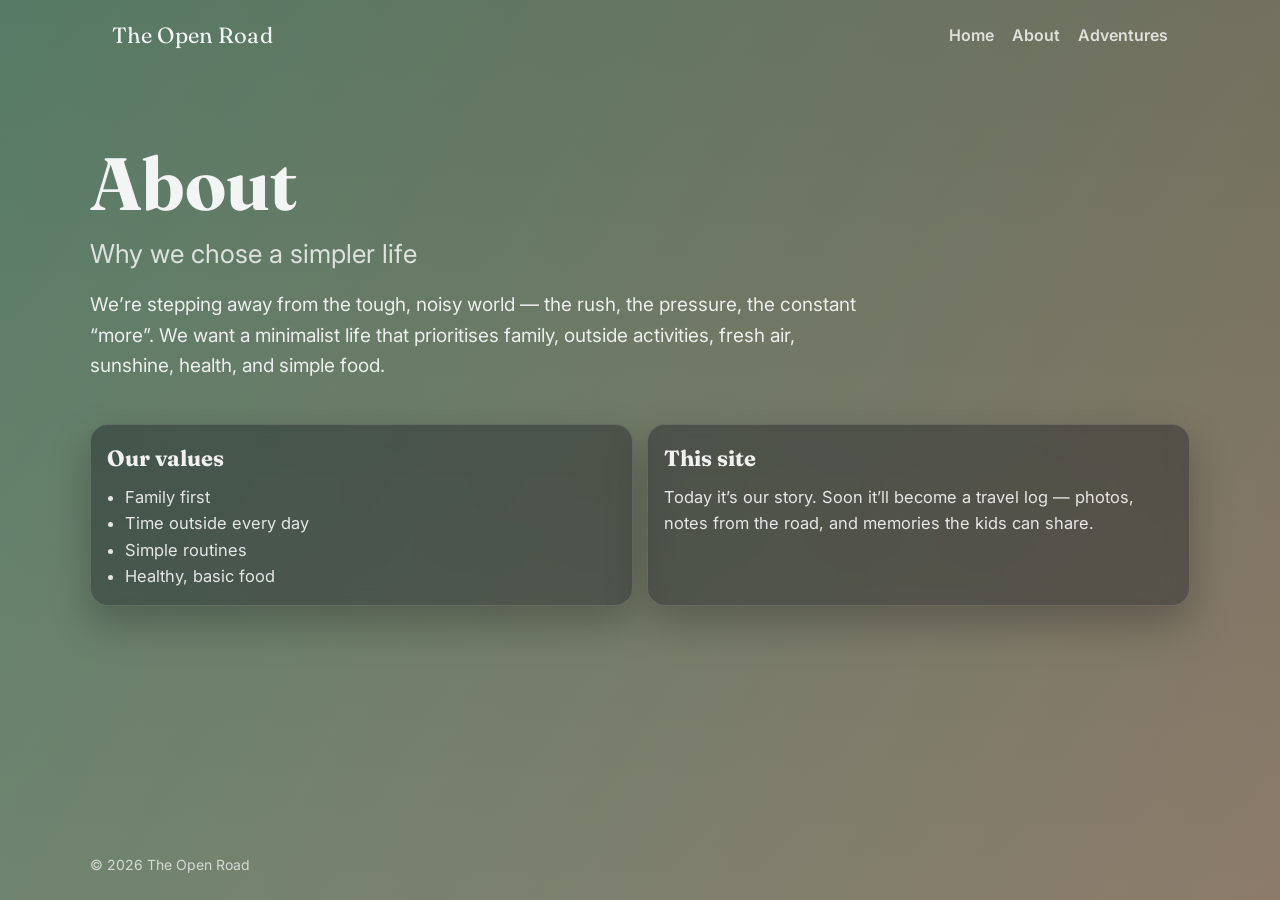
==== about.html @ 98645176 "Add files via upload" ====
<!doctype html>
<html lang="en">
<head>
  <meta charset="UTF-8" />
  <meta name="viewport" content="width=device-width, initial-scale=1.0" />
  <title>About — The Open Road</title>
  <link rel="stylesheet" href="styles.css" />
</head>
<body class="about">
  <div class="page">
    <div class="wrap nav">
      <div class="brand">The Open Road</div>
      <div class="links">
        <a href="index.html">Home</a>
        <a href="about.html">About</a>
        <a href="adventures.html">Adventures</a>
      </div>
    </div>

    <main class="wrap hero">
      <h1>About</h1>
      <div class="subtitle">Why we chose a simpler life</div>
      <p class="lede">
        We’re stepping away from the tough, noisy world — the rush, the pressure, the constant “more”.
        We want a minimalist life that prioritises family, outside activities, fresh air, sunshine, health,
        and simple food.
      </p>
    </main>

    <section class="wrap grid">
      <div class="card">
        <h3>Our values</h3>
        <ul>
          <li>Family first</li>
          <li>Time outside every day</li>
          <li>Simple routines</li>
          <li>Healthy, basic food</li>
        </ul>
      </div>
      <div class="card">
        <h3>This site</h3>
        <p>
          Today it’s our story. Soon it’ll become a travel log — photos, notes from the road, and memories the kids can share.
        </p>
      </div>
    </section>

    <footer class="wrap footer">© <span id="year"></span> The Open Road</footer>
  </div>

  <script>
    document.getElementById("year").textContent = new Date().getFullYear();
  </script>
</body>
</html>
---- styles.css ----
@import url("https://fonts.googleapis.com/css2?family=Fraunces:wght@600;700&family=Inter:wght@400;500;600&display=swap");

:root{
  --max: 1100px;
  --text: rgba(255,255,255,.92);
  --muted: rgba(255,255,255,.78);
  --glass: rgba(10, 14, 20, .35);
  --border: rgba(255,255,255,.14);
}

*{ box-sizing:border-box; margin:0; padding:0; }
html, body { height: 100%; }
body{
  color: var(--text);
  font-family: Inter, system-ui, -apple-system, Segoe UI, Roboto, Arial, sans-serif;
  line-height: 1.6;
}

/* --- Page background system --- */
.page{
  min-height: 100vh;
  display: flex;
  flex-direction: column;
  background-position: center;
  background-size: cover;
  background-repeat: no-repeat;
}

/* Different pictures per page */
body.home .page{
  background-image:
    linear-gradient(120deg, rgba(255, 122, 89, .30), rgba(106, 169, 255, .25)),
    linear-gradient(180deg, rgba(0,0,0,.60), rgba(0,0,0,.55)),
    url("https://images.unsplash.com/photo-1441974231531-c6227db76b6e?auto=format&fit=crop&w=2400&q=80");
}

body.about .page{
  background-image:
    linear-gradient(120deg, rgba(46, 213, 115, .22), rgba(255, 159, 67, .18)),
    linear-gradient(180deg, rgba(0,0,0,.62), rgba(0,0,0,.55)),
    url("https://images.unsplash.com/photo-1500530855697-b586d89ba3ee?auto=format&fit=crop&w=2400&q=80");
}

body.adventures .page{
  background-image:
    linear-gradient(120deg, rgba(84, 160, 255, .22), rgba(95, 39, 205, .18)),
    linear-gradient(180deg, rgba(0,0,0,.62), rgba(0,0,0,.55)),
    url("https://images.unsplash.com/photo-1501785888041-af3ef285b470?auto=format&fit=crop&w=2400&q=80");
}

/* --- Layout --- */
.wrap{ max-width: var(--max); margin: 0 auto; padding: 22px; width: 100%; }

.nav{
  display:flex;
  align-items:center;
  justify-content:space-between;
  gap: 18px;
  padding-top: 18px;
}

.brand{
  font-family: Fraunces, serif;
  letter-spacing: .3px;
  font-size: 22px;
}

.links a{
  color: var(--muted);
  text-decoration:none;
  margin-left: 14px;
  font-weight: 600;
}
.links a:hover{ color: white; text-decoration: underline; text-underline-offset: 5px; }

.hero{
  padding: 70px 0 24px;
}

h1{
  font-family: Fraunces, serif;
  font-size: clamp(44px, 6vw, 74px);
  line-height: 1.05;
  margin-bottom: 10px;
}

.subtitle{
  font-size: clamp(18px, 2.2vw, 26px);
  color: var(--muted);
  margin-bottom: 16px;
}

.lede{
  font-size: 19px;
  max-width: 780px;
  color: rgba(255,255,255,.88);
}

.ctaRow{ margin-top: 22px; display:flex; gap: 12px; flex-wrap: wrap; }
.btn{
  display:inline-block;
  padding: 11px 14px;
  border-radius: 12px;
  text-decoration:none;
  font-weight: 700;
  border: 1px solid var(--border);
  background: rgba(255,255,255,.12);
  color: white;
  backdrop-filter: blur(8px);
}
.btn.primary{
  background: rgba(255,255,255,.92);
  color: #0b1220;
  border-color: rgba(255,255,255,.25);
}

.grid{
  display:grid;
  grid-template-columns: repeat(12, 1fr);
  gap: 14px;
  padding: 18px 0 40px;
}

.card{
  grid-column: span 6;
  background: var(--glass);
  border: 1px solid var(--border);
  border-radius: 18px;
  padding: 16px;
  backdrop-filter: blur(10px);
  box-shadow: 0 18px 40px rgba(0,0,0,.25);
}

.card h3{
  font-family: Fraunces, serif;
  font-size: 22px;
  margin-bottom: 8px;
}

.card p, .card li{ color: rgba(255,255,255,.86); font-size: 16.5px; }
.card ul{ padding-left: 18px; margin-top: 8px; }

.footer{
  margin-top: auto;
  padding: 18px 0 24px;
  color: rgba(255,255,255,.70);
  font-size: 14px;
}

@media (max-width: 850px){
  .card{ grid-column: span 12; }
}
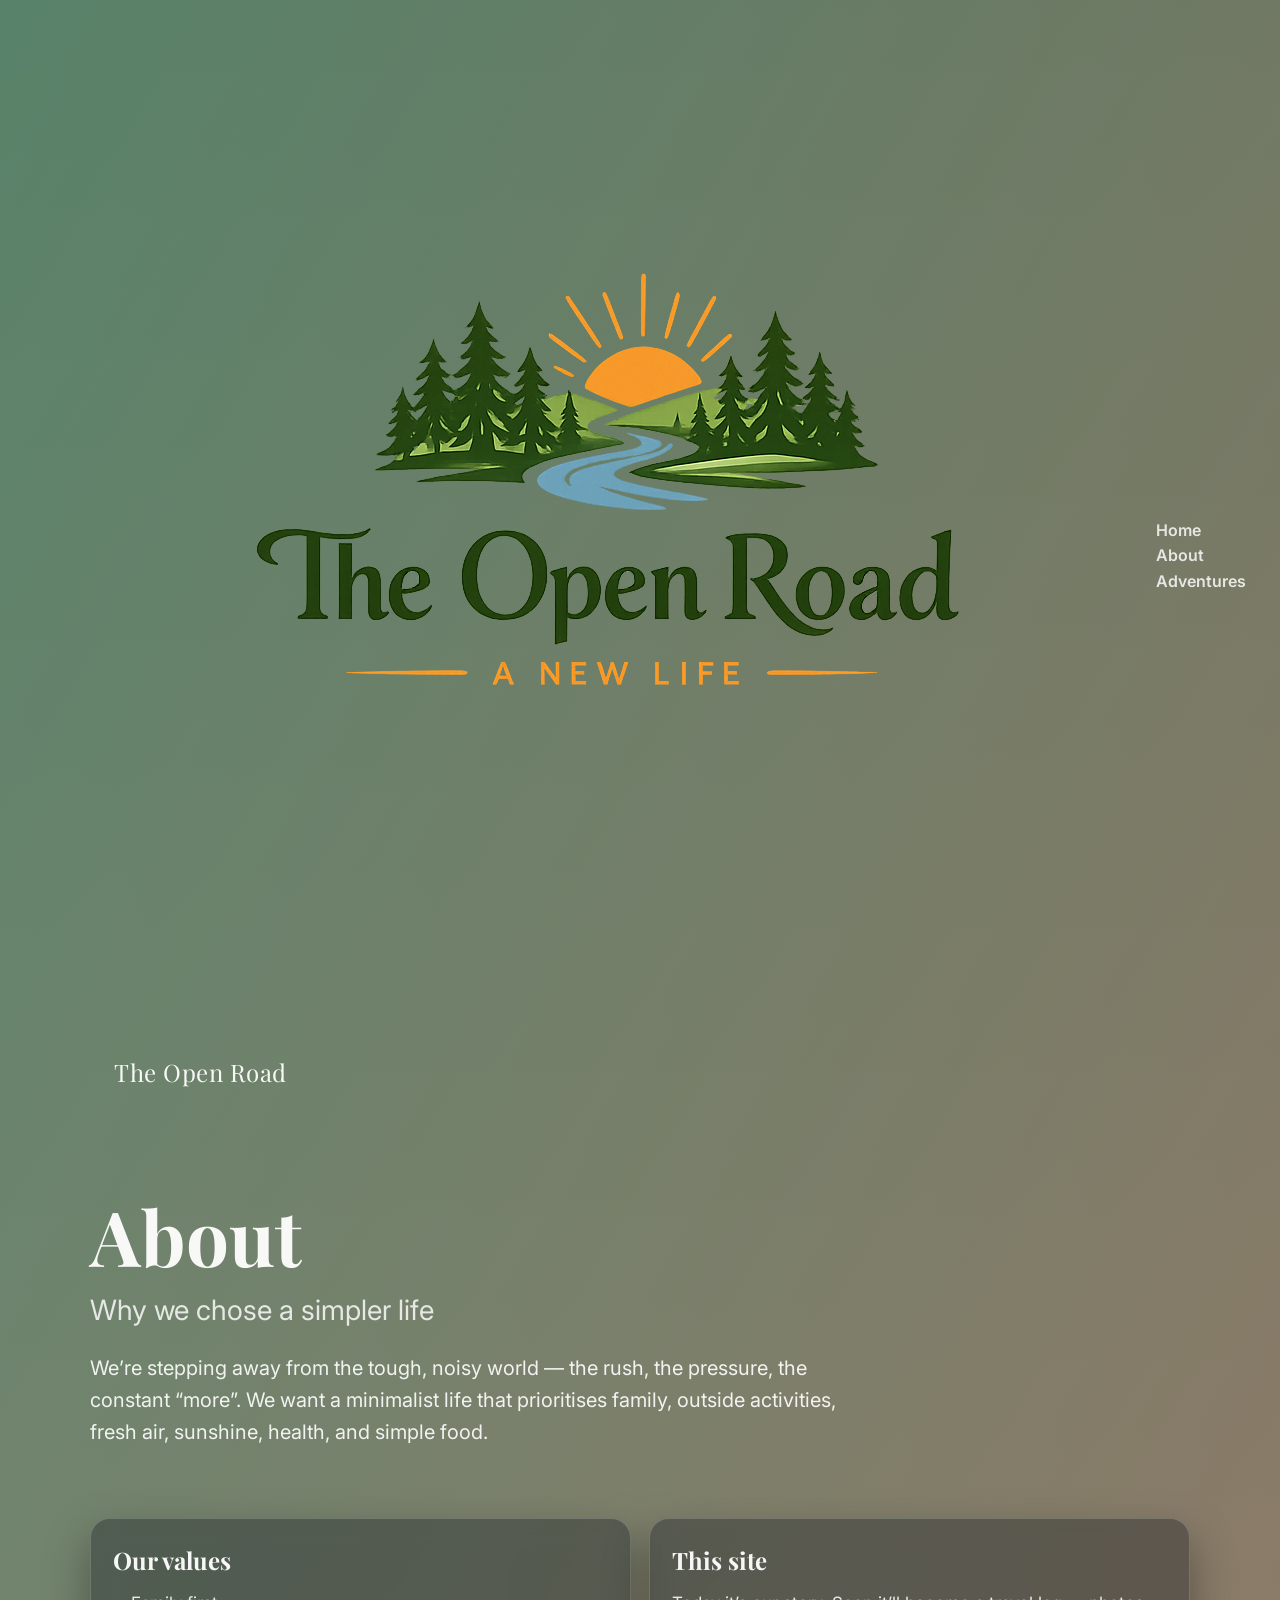
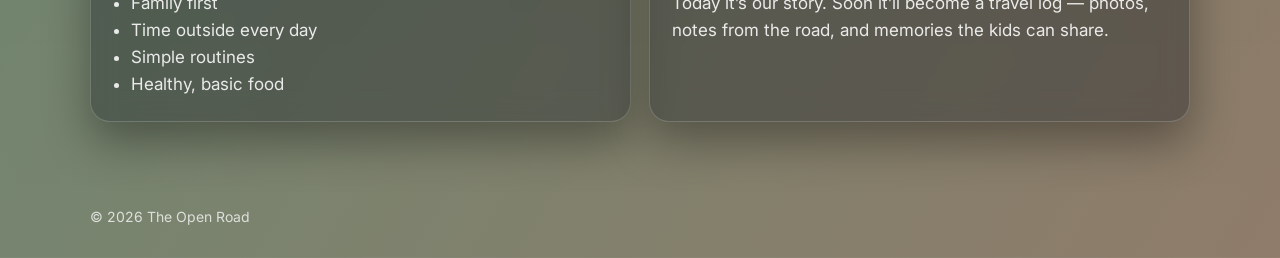
==== commit d1cda222: "Update brand section with logo and text" ====
--- a/about.html
+++ b/about.html
@@ -9,7 +9,10 @@
 <body class="about">
   <div class="page">
     <div class="wrap nav">
-      <div class="brand">The Open Road</div>
+      <div class="brand">
+        <img src="images/logo.png" alt="The Open Road logo" class="brand-logo" />
+        <span>The Open Road</span>
+      </div>
       <div class="links">
         <a href="index.html">Home</a>
         <a href="about.html">About</a>
--- a/styles.css
+++ b/styles.css
@@ -1,22 +1,35 @@
-@import url("https://fonts.googleapis.com/css2?family=Fraunces:wght@600;700&family=Inter:wght@400;500;600&display=swap");
+/* Google Fonts */
+@import url("https://fonts.googleapis.com/css2?family=Playfair+Display:wght@600;700&family=Inter:wght@400;500;600&display=swap");
 
 :root{
   --max: 1100px;
-  --text: rgba(255,255,255,.92);
-  --muted: rgba(255,255,255,.78);
-  --glass: rgba(10, 14, 20, .35);
-  --border: rgba(255,255,255,.14);
-}
-
-*{ box-sizing:border-box; margin:0; padding:0; }
-html, body { height: 100%; }
+  --text: rgba(255,255,255,.95);
+  --muted: rgba(255,255,255,.82);
+  --glass: rgba(15, 20, 30, .35);
+  --border: rgba(255,255,255,.18);
+}
+
+/* Reset */
+*{
+  box-sizing: border-box;
+  margin: 0;
+  padding: 0;
+}
+
+html, body{
+  height: 100%;
+}
+
 body{
+  font-family: Inter, system-ui, -apple-system, sans-serif;
   color: var(--text);
-  font-family: Inter, system-ui, -apple-system, Segoe UI, Roboto, Arial, sans-serif;
   line-height: 1.6;
 }
 
-/* --- Page background system --- */
+/* =============================
+   BACKGROUND SYSTEM
+   ============================= */
+
 .page{
   min-height: 100vh;
   display: flex;
@@ -26,127 +39,191 @@
   background-repeat: no-repeat;
 }
 
-/* Different pictures per page */
+/* HOME background */
 body.home .page{
   background-image:
-    linear-gradient(120deg, rgba(255, 122, 89, .30), rgba(106, 169, 255, .25)),
+    linear-gradient(120deg, rgba(255,140,0,.25), rgba(0,150,255,.25)),
     linear-gradient(180deg, rgba(0,0,0,.60), rgba(0,0,0,.55)),
-    url("https://images.unsplash.com/photo-1441974231531-c6227db76b6e?auto=format&fit=crop&w=2400&q=80");
-}
-
+    url("https://images.unsplash.com/photo-1441974231531-c6227db76b6e?auto=format&fit=crop&w=2400&q=80"); 
+}
+
+/* ABOUT background */
 body.about .page{
   background-image:
-    linear-gradient(120deg, rgba(46, 213, 115, .22), rgba(255, 159, 67, .18)),
-    linear-gradient(180deg, rgba(0,0,0,.62), rgba(0,0,0,.55)),
+    linear-gradient(120deg, rgba(46, 213, 115, .25), rgba(255, 159, 67, .20)),
+    linear-gradient(180deg, rgba(0,0,0,.60), rgba(0,0,0,.55)),
     url("https://images.unsplash.com/photo-1500530855697-b586d89ba3ee?auto=format&fit=crop&w=2400&q=80");
 }
 
+/* ADVENTURES background */
 body.adventures .page{
   background-image:
-    linear-gradient(120deg, rgba(84, 160, 255, .22), rgba(95, 39, 205, .18)),
-    linear-gradient(180deg, rgba(0,0,0,.62), rgba(0,0,0,.55)),
+    linear-gradient(120deg, rgba(84,160,255,.25), rgba(95,39,205,.20)),
+    linear-gradient(180deg, rgba(0,0,0,.60), rgba(0,0,0,.55)),
     url("https://images.unsplash.com/photo-1501785888041-af3ef285b470?auto=format&fit=crop&w=2400&q=80");
 }
 
-/* --- Layout --- */
-.wrap{ max-width: var(--max); margin: 0 auto; padding: 22px; width: 100%; }
-
+/* =============================
+   LAYOUT
+   ============================= */
+
+.wrap{
+  max-width: var(--max);
+  margin: 0 auto;
+  padding: 24px;
+  width: 100%;
+}
+
+/* Navigation */
 .nav{
-  display:flex;
-  align-items:center;
-  justify-content:space-between;
-  gap: 18px;
-  padding-top: 18px;
+  display: flex;
+  align-items: center;
+  justify-content: space-between;
+  padding-top: 20px;
 }
 
 .brand{
-  font-family: Fraunces, serif;
-  letter-spacing: .3px;
-  font-size: 22px;
+  font-family: "Playfair Display", serif;
+  font-size: 24px;
+  letter-spacing: .5px;
 }
 
 .links a{
+  text-decoration: none;
   color: var(--muted);
-  text-decoration:none;
-  margin-left: 14px;
+  margin-left: 18px;
   font-weight: 600;
-}
-.links a:hover{ color: white; text-decoration: underline; text-underline-offset: 5px; }
+  transition: 0.3s;
+}
+
+.links a:hover{
+  color: white;
+  text-decoration: underline;
+  text-underline-offset: 6px;
+}
+
+/* =============================
+   HERO SECTION
+   ============================= */
 
 .hero{
-  padding: 70px 0 24px;
+  padding: 80px 0 40px;
 }
 
 h1{
-  font-family: Fraunces, serif;
-  font-size: clamp(44px, 6vw, 74px);
+  font-family: "Playfair Display", serif;
+  font-size: clamp(48px, 6vw, 76px);
   line-height: 1.05;
-  margin-bottom: 10px;
+  margin-bottom: 12px;
 }
 
 .subtitle{
-  font-size: clamp(18px, 2.2vw, 26px);
+  font-size: clamp(20px, 2.5vw, 28px);
+  margin-bottom: 20px;
   color: var(--muted);
-  margin-bottom: 16px;
 }
 
 .lede{
-  font-size: 19px;
+  font-size: 20px;
   max-width: 780px;
-  color: rgba(255,255,255,.88);
-}
-
-.ctaRow{ margin-top: 22px; display:flex; gap: 12px; flex-wrap: wrap; }
+  color: rgba(255,255,255,.9);
+}
+
+/* Buttons */
+.ctaRow{
+  margin-top: 28px;
+  display: flex;
+  gap: 14px;
+  flex-wrap: wrap;
+}
+
 .btn{
-  display:inline-block;
-  padding: 11px 14px;
-  border-radius: 12px;
-  text-decoration:none;
+  padding: 12px 18px;
+  border-radius: 14px;
+  text-decoration: none;
   font-weight: 700;
   border: 1px solid var(--border);
   background: rgba(255,255,255,.12);
   color: white;
-  backdrop-filter: blur(8px);
-}
+  backdrop-filter: blur(10px);
+  transition: 0.3s;
+}
+
+.btn:hover{
+  background: rgba(255,255,255,.25);
+}
+
 .btn.primary{
-  background: rgba(255,255,255,.92);
-  color: #0b1220;
-  border-color: rgba(255,255,255,.25);
-}
+  background: rgba(255,255,255,.95);
+  color: #111;
+  border-color: rgba(255,255,255,.3);
+}
+
+.btn.primary:hover{
+  background: white;
+}
+
+/* =============================
+   CONTENT CARDS
+   ============================= */
 
 .grid{
-  display:grid;
+  display: grid;
   grid-template-columns: repeat(12, 1fr);
-  gap: 14px;
-  padding: 18px 0 40px;
+  gap: 18px;
+  padding: 30px 0 60px;
 }
 
 .card{
   grid-column: span 6;
   background: var(--glass);
   border: 1px solid var(--border);
-  border-radius: 18px;
-  padding: 16px;
-  backdrop-filter: blur(10px);
-  box-shadow: 0 18px 40px rgba(0,0,0,.25);
+  border-radius: 20px;
+  padding: 22px;
+  backdrop-filter: blur(12px);
+  box-shadow: 0 20px 45px rgba(0,0,0,.35);
 }
 
 .card h3{
-  font-family: Fraunces, serif;
-  font-size: 22px;
-  margin-bottom: 8px;
-}
-
-.card p, .card li{ color: rgba(255,255,255,.86); font-size: 16.5px; }
-.card ul{ padding-left: 18px; margin-top: 8px; }
+  font-family: "Playfair Display", serif;
+  font-size: 24px;
+  margin-bottom: 10px;
+}
+
+.card p,
+.card li{
+  font-size: 17px;
+  color: rgba(255,255,255,.88);
+}
+
+.card ul{
+  padding-left: 18px;
+  margin-top: 8px;
+}
+
+/* =============================
+   FOOTER
+   ============================= */
 
 .footer{
   margin-top: auto;
-  padding: 18px 0 24px;
-  color: rgba(255,255,255,.70);
+  padding: 24px 0 30px;
   font-size: 14px;
-}
-
-@media (max-width: 850px){
-  .card{ grid-column: span 12; }
-}
+  color: rgba(255,255,255,.75);
+}
+
+/* =============================
+   RESPONSIVE
+   ============================= */
+
+@media (max-width: 900px){
+  .card{
+    grid-column: span 12;
+  }
+}
+
+@media (max-width: 600px){
+  .links{
+    display: none;
+  }
+}
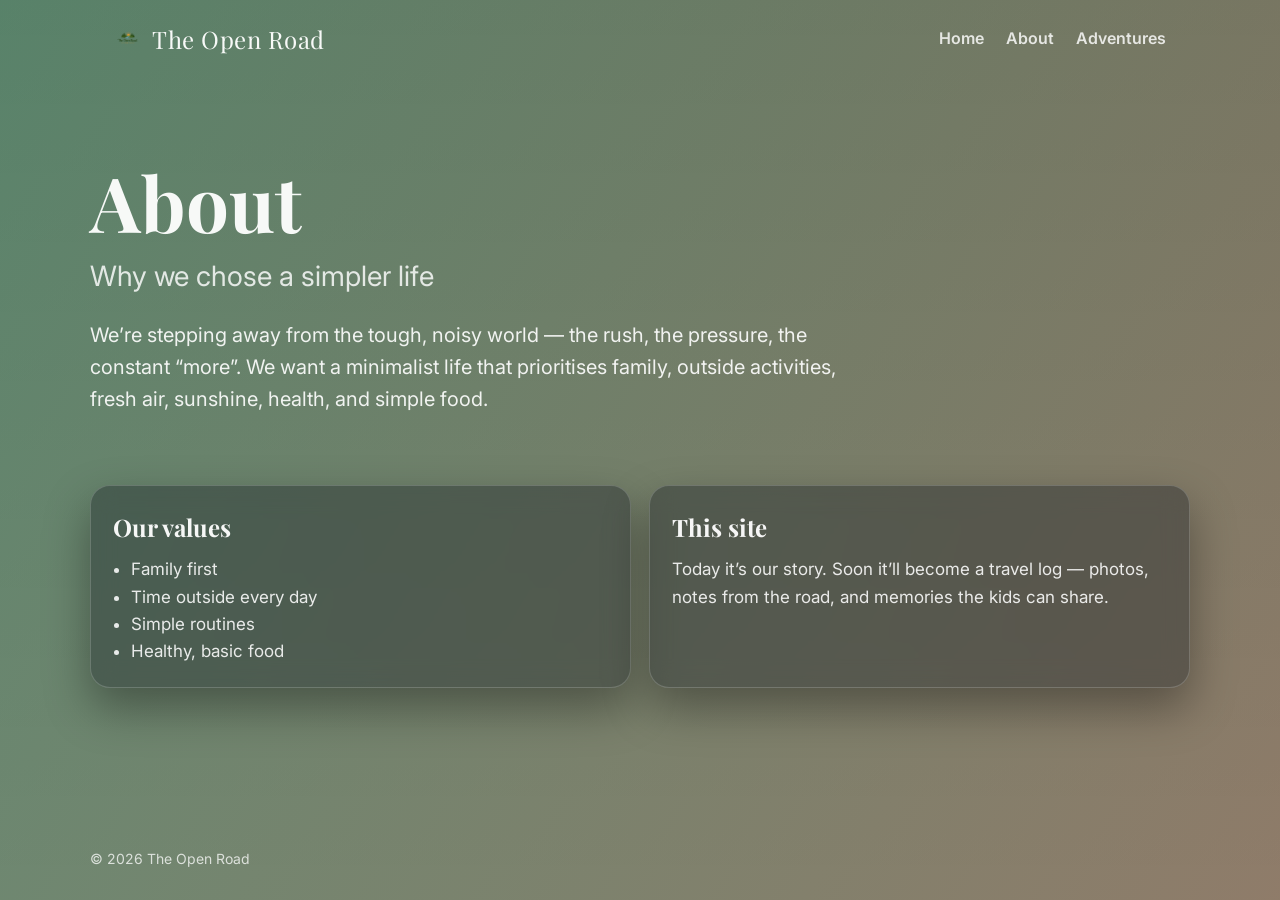
==== commit ec57a8c8: "Add favicon link to about.html" ====
--- a/about.html
+++ b/about.html
@@ -5,6 +5,7 @@
   <meta name="viewport" content="width=device-width, initial-scale=1.0" />
   <title>About — The Open Road</title>
   <link rel="stylesheet" href="styles.css" />
+  <link rel="icon" type="image/png" href="images/logo.png?v=1" />
 </head>
 <body class="about">
   <div class="page">
--- a/styles.css
+++ b/styles.css
@@ -86,6 +86,16 @@
   font-family: "Playfair Display", serif;
   font-size: 24px;
   letter-spacing: .5px;
+  display: flex;
+  align-items: center;
+  gap: 10px;
+}
+
+.brand-logo{
+  width: 28px;      /* tweak to taste: 24–34px */
+  height: 28px;
+  object-fit: contain;
+  display: block;
 }
 
 .links a{
